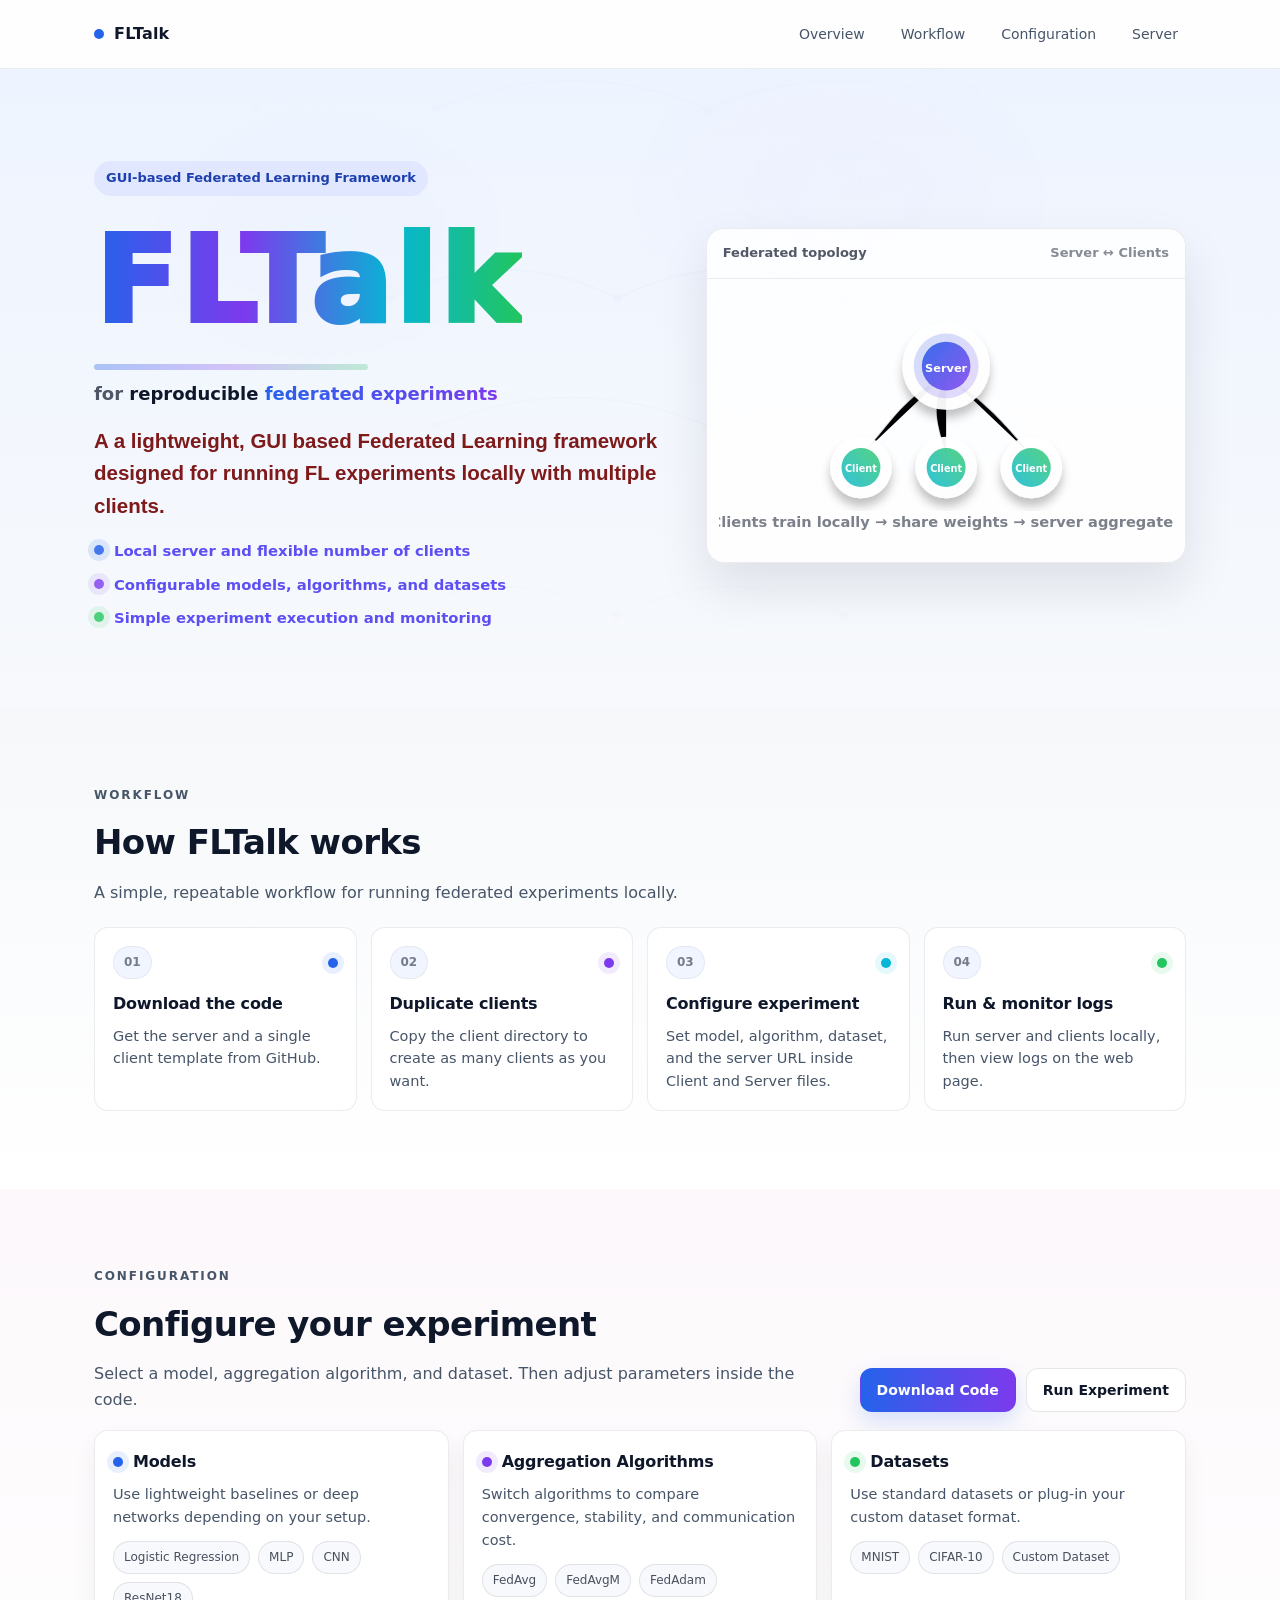
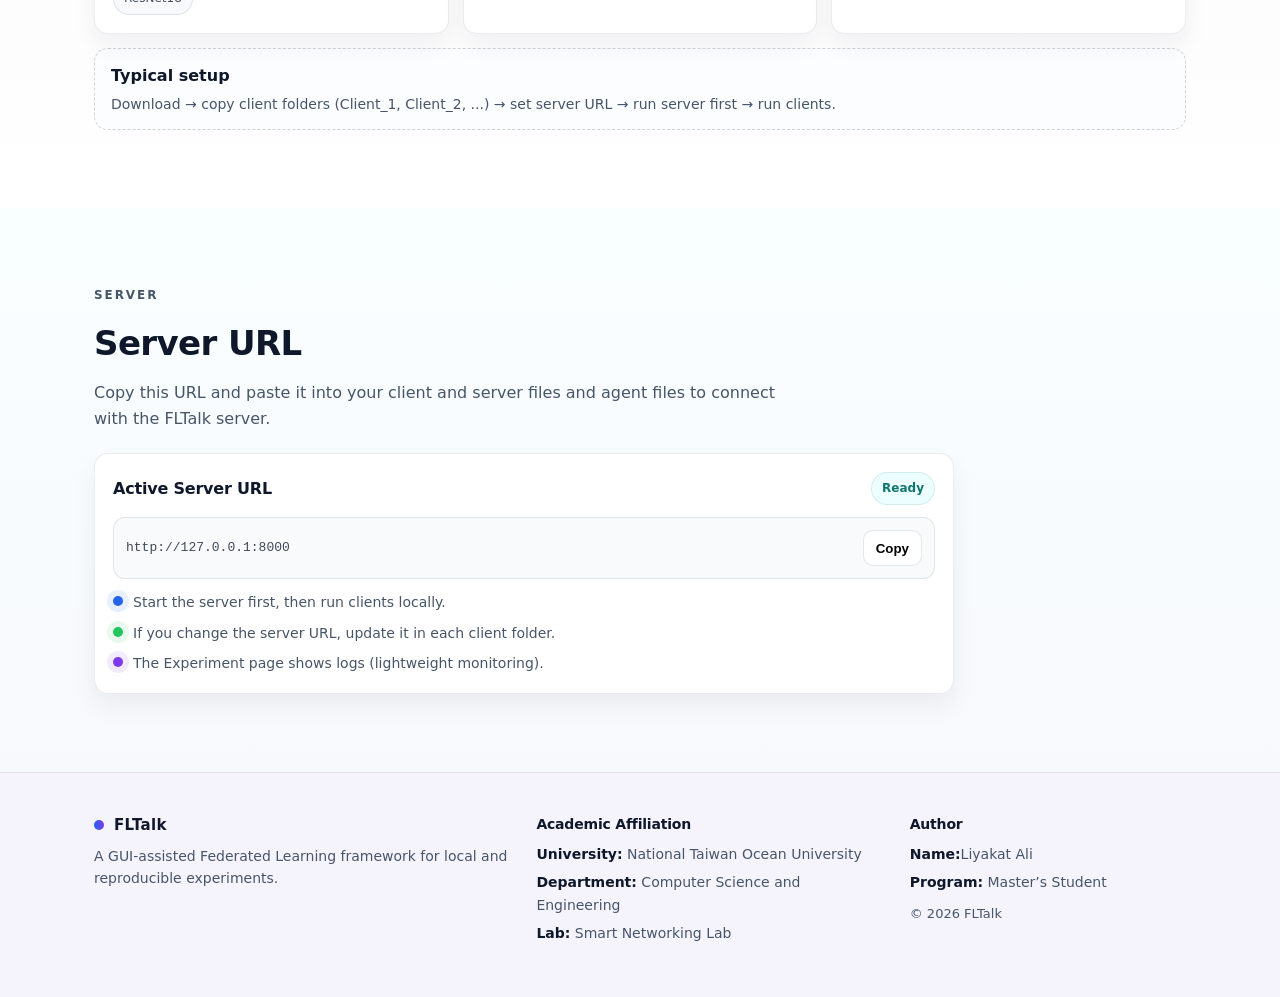
==== frontend/index.html @ 28d85246 "added Frontend code." ====
<!doctype html>
<html lang="en">
<head>
  <meta charset="UTF-8" />
  <meta name="viewport" content="width=device-width, initial-scale=1.0" />
  <title>FLTalk</title>
  <link rel="stylesheet" href="style.css" />
</head>

<body>
  <!-- TOPBAR -->
  <header class="topbar">
    <div class="container topbar-inner">
      <a class="brand" href="#top">
        <span class="brand-dot"></span>
        <span class="brand-name">FLTalk</span>
      </a>

      <nav class="nav">
        <a href="#overview">Overview</a>
        <a href="#workflow">Workflow</a>
        <a href="#config">Configuration</a>
        <a href="#server">Server</a>
      </nav>
    </div>
  </header>

 
  <!-- HERO SECTION -->
  <main id="top">
  <section id="overview" class="hero">
  <!-- Background “image” layer -->
  <div class="hero-bg-img" aria-hidden="true"></div>

  <div class="container hero-inner">
    <div class="hero-grid">

      <!-- LEFT -->
      <div class="hero-content">
        <span class="hero-badge">GUI-based Federated Learning Framework</span>

        <h1 class="hero-title">
          <span class="brand-wordmark">FLTalk</span>
        </h1>

        <p class="hero-tagline">
          for <span class="tag-strong">reproducible</span>
          <span class="tag-gradient">federated experiments</span>
        </p>

        <p class="hero-description">
          A a lightweight, GUI based Federated Learning framework designed for running FL experiments locally
          with multiple clients.
        </p>

        <ul class="hero-points">
          <li><span class="bullet-icon bi-1"></span>Local server and flexible number of clients</li>
          <li><span class="bullet-icon bi-2"></span>Configurable models, algorithms, and datasets</li>
          <li><span class="bullet-icon bi-3"></span>Simple experiment execution and monitoring</li>
        </ul>
      </div>

      <!-- RIGHT (Improved Illustration) -->
      <div class="hero-visual">
        <div class="visual-card">
          <div class="visual-head">
            <span>Federated topology</span>
            <span class="visual-sub">Server ↔ Clients</span>
          </div>

          <svg class="fl-diagram" viewBox="0 0 560 320" xmlns="http://www.w3.org/2000/svg" role="img" aria-label="Federated learning diagram">
            <defs>
              <linearGradient id="n1" x1="0" y1="0" x2="1" y2="1">
                <stop offset="0" stop-color="#2563eb" stop-opacity="0.95"/>
                <stop offset="1" stop-color="#7c3aed" stop-opacity="0.85"/>
              </linearGradient>
              <linearGradient id="n2" x1="0" y1="1" x2="1" y2="0">
                <stop offset="0" stop-color="#06b6d4" stop-opacity="0.92"/>
                <stop offset="1" stop-color="#22c55e" stop-opacity="0.85"/>
              </linearGradient>

              <filter id="softShadow" x="-20%" y="-20%" width="140%" height="140%">
                <feGaussianBlur in="SourceAlpha" stdDeviation="6" result="blur"/>
                <feOffset dx="0" dy="10" result="off"/>
                <feColorMatrix in="off" type="matrix"
                  values="0 0 0 0 0
                          0 0 0 0 0
                          0 0 0 0 0
                          0 0 0 0.25 0" result="shadow"/>
                <feMerge>
                  <feMergeNode in="shadow"/>
                  <feMergeNode in="SourceGraphic"/>
                </feMerge>
              </filter>
            </defs>

            <!-- links -->
            <g stroke="rgba(15,23,42,0.18)" stroke-width="2.2" stroke-linecap="round">
              <path d="M280 105 C220 140, 210 170, 175 205" />
              <path d="M280 105 C260 150, 270 165, 280 205" />
              <path d="M280 105 C340 150, 350 165, 385 205" />
            </g>

            <!-- server -->
            <g filter="url(#softShadow)">
              <circle cx="280" cy="95" r="54" fill="white" opacity="0.95"/>
              <circle cx="280" cy="95" r="40" fill="url(#n1)" opacity="0.22"/>
              <circle cx="280" cy="95" r="30" fill="url(#n1)" opacity="0.95"/>
              <text x="280" y="102" text-anchor="middle" font-size="14" font-weight="700"
                    fill="white" font-family="ui-sans-serif, system-ui">Server</text>
            </g>

            <!-- clients -->
            <g filter="url(#softShadow)">
              <g>
                <circle cx="175" cy="220" r="38" fill="white" opacity="0.95"/>
                <circle cx="175" cy="220" r="24" fill="url(#n2)" opacity="0.90"/>
                <text x="175" y="226" text-anchor="middle" font-size="12" font-weight="700"
                      fill="white" font-family="ui-sans-serif, system-ui">Client</text>
              </g>

              <g>
                <circle cx="280" cy="220" r="38" fill="white" opacity="0.95"/>
                <circle cx="280" cy="220" r="24" fill="url(#n2)" opacity="0.90"/>
                <text x="280" y="226" text-anchor="middle" font-size="12" font-weight="700"
                      fill="white" font-family="ui-sans-serif, system-ui">Client</text>
              </g>

              <g>
                <circle cx="385" cy="220" r="38" fill="white" opacity="0.95"/>
                <circle cx="385" cy="220" r="24" fill="url(#n2)" opacity="0.90"/>
                <text x="385" y="226" text-anchor="middle" font-size="12" font-weight="700"
                      fill="white" font-family="ui-sans-serif, system-ui">Client</text>
              </g>
            </g>

            <!-- subtle caption -->
            <text x="280" y="294" text-anchor="middle" font-size="18" font-weight="bold"
                  fill="rgba(15,23,42,0.55)" font-family="ui-sans-serif, system-ui">
              Clients train locally → share weights → server aggregates
            </text>
          </svg>
        </div>
      </div>

    </div>
  </div>
</section>


</main>


<!-- WORKFLOW SECTION -->
<section id="workflow" class="section workflow">
  <div class="container">
    <div class="section-header">
      <p class="section-kicker">Workflow</p>
      <h2 class="section-title">How FLTalk works</h2>
      <p class="section-subtitle">
        A simple, repeatable workflow for running federated experiments locally.
      </p>
    </div>

    <div class="workflow-grid">
      <div class="wf-card">
        <div class="wf-top">
          <span class="wf-step">01</span>
          <span class="wf-dot wf-dot-blue"></span>
        </div>
        <h3 class="wf-title">Download the code</h3>
        <p class="wf-text">
          Get the server and a single client template from GitHub.
        </p>
      </div>

      <div class="wf-card">
        <div class="wf-top">
          <span class="wf-step">02</span>
          <span class="wf-dot wf-dot-purple"></span>
        </div>
        <h3 class="wf-title">Duplicate clients</h3>
        <p class="wf-text">
          Copy the client directory to create as many clients as you want.
        </p>
      </div>

      <div class="wf-card">
        <div class="wf-top">
          <span class="wf-step">03</span>
          <span class="wf-dot wf-dot-cyan"></span>
        </div>
        <h3 class="wf-title">Configure experiment</h3>
        <p class="wf-text">
          Set model, algorithm, dataset, and the server URL inside Client and Server files.
        </p>
      </div>

      <div class="wf-card">
        <div class="wf-top">
          <span class="wf-step">04</span>
          <span class="wf-dot wf-dot-green"></span>
        </div>
        <h3 class="wf-title">Run & monitor logs</h3>
        <p class="wf-text">
          Run server and clients locally, then view logs on the web page.
        </p>
      </div>
    </div>
  </div>
</section>



<!-- CONFIGURATION SECTION -->
<section id="config" class="section config">
  <div class="container">
    <div class="config-head">
      <div class="config-title-area">
        <p class="section-kicker">Configuration</p>
        <h2 class="section-title">Configure your experiment</h2>
        <p class="section-subtitle">
          Select a model, aggregation algorithm, and dataset. Then adjust parameters inside the code.
        </p>
      </div>

      <div class="config-cta">
        <a id="downloadBtn" class="btn btn-primary" href="#" target="_blank" rel="noreferrer">
          Download Code
        </a>
        <a id="runBtn" class="btn btn-secondary" href="#">
          Run Experiment
        </a>
      </div>
    </div>

    <div class="config-grid">
      <!-- MODELS -->
      <div class="cfg-card">
        <div class="cfg-top">
          <span class="cfg-icon cfg-i-blue"></span>
          <h3 class="cfg-title">Models</h3>
        </div>
        <p class="cfg-text">Use lightweight baselines or deep networks depending on your setup.</p>
        <div class="chips">
          <span class="chip">Logistic Regression</span>
          <span class="chip">MLP</span>
          <span class="chip">CNN</span>
          <span class="chip">ResNet18</span>
          <!-- <span class="chip">LSTM</span> -->
        </div>
      </div>

      <!-- ALGORITHMS -->
      <div class="cfg-card">
        <div class="cfg-top">
          <span class="cfg-icon cfg-i-purple"></span>
          <h3 class="cfg-title">Aggregation Algorithms</h3>
        </div>
        <p class="cfg-text">Switch algorithms to compare convergence, stability, and communication cost.</p>
        <div class="chips">
          <span class="chip">FedAvg</span>
          <span class="chip">FedAvgM</span>
          <span class="chip">FedAdam</span>
          <!-- <span class="chip">FedOpt</span> -->
        </div>
      </div>

      <!-- DATASETS -->
      <div class="cfg-card">
        <div class="cfg-top">
          <span class="cfg-icon cfg-i-green"></span>
          <h3 class="cfg-title">Datasets</h3>
        </div>
        <p class="cfg-text">Use standard datasets or plug-in your custom dataset format.</p>
        <div class="chips">
          <span class="chip">MNIST</span>
          <span class="chip">CIFAR-10</span>
          <!-- <span class="chip">Traffic Data</span> -->
          <span class="chip">Custom Dataset</span>
        </div>
      </div>
    </div>

    <div class="config-note">
      <div class="note-box">
        <div class="note-title">Typical setup</div>
        <div class="note-text">
          Download → copy client folders (Client_1, Client_2, ...) → set server URL → run server first → run clients.
        </div>
      </div>
    </div>
  </div>
</section>


<!-- SERVER URL SECTION -->
<section id="server" class="section server">
  <div class="container">
    <div class="section-header">
      <p class="section-kicker">Server</p>
      <h2 class="section-title">Server URL</h2>
      <p class="section-subtitle">
        Copy this URL and paste it into your client and server files and agent files to connect with the FLTalk server.
      </p>
    </div>

    <div class="server-card">
      <div class="server-row">
        <div class="server-label">Active Server URL</div>
        <div class="server-pill" id="serverStatus">Ready</div>
      </div>

      <div class="copybox">
        <code id="serverUrl">https://YOUR-SERVER-URL-HERE</code>
        <button id="copyBtn" class="copybtn" type="button">Copy</button>
      </div>

      <div class="server-help">
        <div class="help-item">
          <span class="help-dot hd-blue"></span>
          Start the server first, then run clients locally.
        </div>
        <div class="help-item">
          <span class="help-dot hd-green"></span>
          If you change the server URL, update it in each client folder.
        </div>
        <div class="help-item">
          <span class="help-dot hd-purple"></span>
          The Experiment page shows logs (lightweight monitoring).
        </div>
      </div>
    </div>
  </div>
</section>


<!-- FOOTER -->
<footer class="footer">
  <div class="container footer-inner">

    <!-- LEFT: Project identity -->
    <div class="footer-block">
      <div class="footer-brand">
        <span class="footer-dot"></span>
        <span class="footer-name">FLTalk</span>
      </div>
      <p class="footer-desc">
        A GUI-assisted Federated Learning framework for local and reproducible experiments.
      </p>
    </div>

    <!-- MIDDLE: Academic info -->
    <div class="footer-block">
      <div class="footer-title">Academic Affiliation</div>
      <ul class="footer-list">
        <li><strong>University:</strong> National Taiwan Ocean University</li>
        <li><strong>Department:</strong> Computer Science and Engineering</li>
        <li><strong>Lab:</strong> Smart Networking Lab</li>
      </ul>
    </div>

    <!-- RIGHT: Author -->
    <div class="footer-block">
      <div class="footer-title">Author</div>
      <ul class="footer-list">
        <li><strong>Name:</strong>Liyakat Ali</li>
        <li><strong>Program:</strong> Master’s Student</li>
        <!-- <li>
          <a id="githubLink" class="footer-link" href="#" target="_blank" rel="noreferrer">
            GitHub Repository
          </a>
        </li>
      </ul> -->
      <div class="footer-copy">
        © <span id="year"></span> FLTalk
      </div>
    </div>

  </div>
</footer>


  <script src="./app.js"></script>
</body>
</html>
---- frontend/style.css ----
:root{
  /* Flower-like light theme */
  --bg-main: #f7f9fc;        /* page background */
  --bg-white: #ffffff;      /* cards / topbar */
  --bg-soft: #f1f5fb;       /* light blocks */

  --text-main: #0f172a;     /* near-black text */
  --text-muted: #475569;    /* secondary text */

  --border: rgba(15,23,42,0.08);

  --blue: #2563eb;          /* primary accent */
  --blue-soft: #dbeafe;

  --max-width: 1140px;
}

*{ box-sizing: border-box; }

body{
  margin: 0;
  font-family: ui-sans-serif, system-ui, -apple-system, Segoe UI, Roboto;
  background: var(--bg-main);
  color: var(--text-main);
  line-height: 1.6;
}

a{
  color: inherit;
  text-decoration: none;
}

.container{
  max-width: var(--max-width);
  margin: 0 auto;
  padding: 0 24px;
}

/* =========================
   TOPBAR (Component 1)
========================= */
.topbar{
  position: sticky;
  top: 0;
  z-index: 50;
  background: rgba(255,255,255,0.85);
  backdrop-filter: blur(8px);
  border-bottom: 1px solid var(--border);
}

.topbar-inner{
  height: 68px;
  display: flex;
  align-items: center;
  justify-content: space-between;
}

.brand{
  display: flex;
  align-items: center;
  gap: 10px;
  font-weight: 800;
}

.brand-dot{
  width: 10px;
  height: 10px;
  border-radius: 50%;
  background: var(--blue);
}

.brand-name{
  font-size: 16px;
  letter-spacing: 0.2px;
}

.nav{
  display: flex;
  gap: 20px;
  font-size: 14px;
  color: var(--text-muted);
}

.nav a{
  padding: 6px 8px;
  border-radius: 6px;
}

.nav a:hover{
  background: var(--blue-soft);
  color: var(--blue);
}

/* Mobile simplicity */
@media (max-width: 900px){
  .nav{ display: none; }
}


/* =========================
   HERO SECTION
========================= */
.hero{
  position: relative;
  padding: 92px 0 78px;
  background: linear-gradient(180deg, #eef4ff 0%, #f7f9fc 100%);
  overflow: hidden;
}

/* This is the “background image” layer (SVG pattern via data URI) */
.hero-bg-img{
  position: absolute;
  inset: 0;
  pointer-events: none;
  z-index: 0;

  /* Keep it subtle */
  opacity: 0.22;

  /* 1) Soft blobs (Flower vibe) */
  background-image:
    radial-gradient(600px 320px at 15% 25%, rgba(37,99,235,0.18), transparent 60%),
    radial-gradient(520px 320px at 70% 18%, rgba(124,58,237,0.14), transparent 60%),
    radial-gradient(560px 360px at 85% 70%, rgba(34,197,94,0.12), transparent 62%),

    /* 2) Federated pattern (small + safe) */
    url("data:image/svg+xml,%3Csvg xmlns='http://www.w3.org/2000/svg' width='900' height='420' viewBox='0 0 900 420'%3E%3Cg fill='none' stroke='%232563eb' stroke-opacity='0.12' stroke-width='2'%3E%3Cpath d='M120 90 C220 40, 320 40, 420 90'/%3E%3Cpath d='M420 90 C520 40, 620 40, 720 90'/%3E%3Cpath d='M180 260 C300 210, 420 210, 540 260'/%3E%3Cpath d='M540 260 C660 210, 780 210, 900 260'/%3E%3C/g%3E%3Cg fill='%237c3aed' fill-opacity='0.10'%3E%3Ccircle cx='120' cy='90' r='6'/%3E%3Ccircle cx='420' cy='90' r='7'/%3E%3Ccircle cx='720' cy='90' r='6'/%3E%3Ccircle cx='180' cy='260' r='6'/%3E%3Ccircle cx='540' cy='260' r='7'/%3E%3Ccircle cx='840' cy='260' r='6'/%3E%3C/g%3E%3C/svg%3E");

  background-repeat: no-repeat, no-repeat, no-repeat, repeat;
  background-position: left top, right top, right bottom, center;
  background-size: auto, auto, auto, 680px auto;

  /* Fade edges so it never makes big shapes */
  -webkit-mask-image: radial-gradient(circle at 50% 35%, rgba(0,0,0,1), rgba(0,0,0,0) 72%);
  mask-image: radial-gradient(circle at 50% 35%, rgba(0,0,0,1), rgba(0,0,0,0) 72%);
}
.hero-inner{ position: relative; z-index: 1; }

.hero-grid{
  display: grid;
  grid-template-columns: 1.08fr 0.92fr;
  gap: 48px;
  align-items: center;
}

@media (max-width: 950px){
  .hero-grid{ grid-template-columns: 1fr; gap: 28px; }
}

/* Badge */
.hero-badge{
  display: inline-block;
  background: #e0e7ff;
  color: #1e40af;
  font-size: 13px;
  font-weight: 700;
  padding: 7px 12px;
  border-radius: 999px;
  margin-bottom: 14px;
}

/* Mixed-color wordmark */
.hero-title{ margin: 0 0 8px; }

.brand-wordmark{
  display: inline-block;
  font-size: 120px;
  line-height: 1.2;
  font-weight: 950;
  letter-spacing: 3.5px;

  background: linear-gradient(90deg,
    #2563eb 0%,
    #7c3aed 35%,
    #06b6d4 70%,
    #22c55e 100%
  );
  -webkit-background-clip: text;
  background-clip: text;
  color: transparent;

  position: relative;
}

.brand-wordmark::after{
  content: "";
  display: block;
  width: 64%;
  height: 6px;
  margin-top: 10px;
  border-radius: 999px;
  background: linear-gradient(90deg,
    rgba(37,99,235,0.35),
    rgba(124,58,237,0.28),
    rgba(34,197,94,0.25)
  );
}

/* Tagline mixed style */
.hero-tagline{
  margin: 10px 0 16px;
  font-size: 18px;
  color: rgba(15,23,42,0.72);
  font-weight: 650;
}

.tag-strong{
  color: #0f172a;
  font-weight: 800;
}

.tag-gradient{
  background: linear-gradient(90deg, #2563eb, #7c3aed);
  -webkit-background-clip: text;
  background-clip: text;
  color: transparent;
  font-weight: 850;
}

/* Body text */
.hero-description{
  margin: 0 0 16px;
  max-width: 72ch;
  font-size: 20.5px;
  color: rgba(114, 2, 2, 0.904);
  font-family:'Lucida Sans', 'Lucida Sans Regular', 'Lucida Grande', 'Lucida Sans Unicode', Geneva, Verdana, sans-serif;
  font-weight: 900;
}

/* Bullet list with icons */
.hero-points{
  margin: 0;
  padding: 0;
  list-style: none;
  display: grid;
  gap: 10px;
}

.hero-points li{
  display: flex;
  align-items: flex-start;
  gap: 10px;
  color: rgba(30, 7, 241, 0.7);
  font-size: 14.8px;
  font-weight: 700;
}

.bullet-icon{
  width: 10px;
  height: 10px;
  border-radius: 999px;
  margin-top: 6px;
  flex: 0 0 auto;
}

.bi-1{ background: rgba(37,99,235,0.85); box-shadow: 0 0 0 6px rgba(37,99,235,0.12); }
.bi-2{ background: rgba(124,58,237,0.80); box-shadow: 0 0 0 6px rgba(124,58,237,0.10); }
.bi-3{ background: rgba(34,197,94,0.80); box-shadow: 0 0 0 6px rgba(34,197,94,0.10); }

/* Right visual card */
.hero-visual{
  display: flex;
  justify-content: flex-end;
}

@media (max-width: 950px){
  .hero-visual{ justify-content: flex-start; }
}

.visual-card{
  width: 100%;
  max-width: 520px;
  background: rgba(255,255,255,0.85);
  border: 1px solid rgba(15,23,42,0.08);
  border-radius: 18px;
  box-shadow: 0 24px 50px rgba(15,23,42,0.10);
  overflow: hidden;
}

.visual-head{
  display:flex;
  align-items:center;
  justify-content: space-between;
  padding: 14px 16px;
  border-bottom: 1px solid rgba(15,23,42,0.08);
  color: rgba(15,23,42,0.72);
  font-size: 13px;
  font-weight: 700;
}

.visual-sub{
  color: rgba(15,23,42,0.50);
  font-weight: 700;
}

.fl-diagram{
  width: 100%;
  height: auto;
  display: block;
  padding: 10px 12px 14px;
}


/* =========================
   SECTION BASE (reusable)
========================= */
.section{
  padding: 78px 0;
  background: var(--bg-main);
}

.section-header{
  max-width: 720px;
  margin-bottom: 22px;
}

.section-kicker{
  margin: 0 0 10px;
  font-size: 12px;
  letter-spacing: 0.16em;
  text-transform: uppercase;
  color: var(--text-muted);
  font-weight: 700;
}

.section-title{
  margin: 0 0 10px;
  font-size: 34px;
  letter-spacing: -0.6px;
}

.section-subtitle{
  margin: 0;
  color: var(--text-muted);
  font-size: 16px;
}

/* =========================
   WORKFLOW 
========================= */
.workflow{
  /* block-wise light color */
  background: linear-gradient(180deg, #f6f8fa 0%, #ffffff 100%);
}

.workflow-grid{
  display: grid;
  grid-template-columns: repeat(4, 1fr);
  gap: 14px;
  margin-top: 18px;
}

@media (max-width: 1000px){
  .workflow-grid{ grid-template-columns: repeat(2, 1fr); }
}
@media (max-width: 620px){
  .workflow-grid{ grid-template-columns: 1fr; }
}

.wf-card{
  background: var(--bg-white);
  border: 1px solid var(--border);
  border-radius: 14px;
  padding: 18px;
  transition: transform .12s ease, box-shadow .18s ease;
}

.wf-card:hover{
  transform: translateY(-2px);
  box-shadow: 0 14px 28px rgba(15,23,42,0.08);
}

.wf-top{
  display: flex;
  align-items: center;
  justify-content: space-between;
  margin-bottom: 12px;
}

.wf-step{
  font-weight: 900;
  font-size: 12px;
  color: rgba(15,23,42,0.55);
  background: #f1f5ff;
  border: 1px solid rgba(15,23,42,0.06);
  padding: 6px 10px;
  border-radius: 999px;
}

.wf-dot{
  width: 10px;
  height: 10px;
  border-radius: 999px;
  box-shadow: 0 0 0 6px rgba(37,99,235,0.10);
}

.wf-dot-blue{ background: #2563eb; box-shadow: 0 0 0 6px rgba(37,99,235,0.10); }
.wf-dot-purple{ background: #7c3aed; box-shadow: 0 0 0 6px rgba(124,58,237,0.10); }
.wf-dot-cyan{ background: #06b6d4; box-shadow: 0 0 0 6px rgba(6,182,212,0.10); }
.wf-dot-green{ background: #22c55e; box-shadow: 0 0 0 6px rgba(34,197,94,0.10); }

.wf-title{
  margin: 0 0 8px;
  font-size: 16px;
  letter-spacing: -0.2px;
}

.wf-text{
  margin: 0;
  color: var(--text-muted);
  font-size: 14.5px;
  line-height: 1.55;
}



/* =========================
   CONFIGURATION (block-wise color)
========================= */
.config{
  background: linear-gradient(180deg, #fcf8fb 0%, #ffffff 100%);
}

.config-head{
  display: flex;
  align-items: flex-end;
  justify-content: space-between;
  gap: 18px;
  flex-wrap: wrap;
  margin-bottom: 18px;
}

.config-title-area{
  max-width: 720px;
}

.config-cta{
  display: flex;
  gap: 10px;
  flex-wrap: wrap;
}

/* Buttons (reusable) */
.btn{
  display:inline-flex;
  align-items:center;
  justify-content:center;
  height: 44px;
  padding: 0 16px;
  border-radius: 12px;
  border: 1px solid rgba(15,23,42,0.10);
  font-weight: 800;
  font-size: 14px;
  cursor: pointer;
  transition: transform .08s ease, background .2s ease, box-shadow .2s ease;
  user-select: none;
}

.btn:active{ transform: translateY(1px); }

.btn-primary{
  background: linear-gradient(90deg, #2563eb, #7c3aed);
  color: white;
  border-color: rgba(37,99,235,0.18);
  box-shadow: 0 10px 22px rgba(37,99,235,0.18);
}

.btn-primary:hover{
  box-shadow: 0 14px 26px rgba(37,99,235,0.22);
}

.btn-secondary{
  background: white;
  color: var(--text-main);
}

.btn-secondary:hover{
  background: #f1f5ff;
}

/* Cards */
.config-grid{
  display: grid;
  grid-template-columns: repeat(3, 1fr);
  gap: 14px;
  margin-top: 10px;
}

@media (max-width: 1000px){
  .config-grid{ grid-template-columns: 1fr; }
}

.cfg-card{
  background: white;
  border: 1px solid var(--border);
  border-radius: 14px;
  padding: 18px;
  box-shadow: 0 12px 24px rgba(15,23,42,0.06);
}

.cfg-top{
  display: flex;
  align-items: center;
  gap: 10px;
  margin-bottom: 8px;
}

.cfg-icon{
  width: 10px;
  height: 10px;
  border-radius: 999px;
  box-shadow: 0 0 0 6px rgba(37,99,235,0.10);
}

.cfg-i-blue{ background: #2563eb; box-shadow: 0 0 0 6px rgba(37,99,235,0.10); }
.cfg-i-purple{ background: #7c3aed; box-shadow: 0 0 0 6px rgba(124,58,237,0.10); }
.cfg-i-green{ background: #22c55e; box-shadow: 0 0 0 6px rgba(34,197,94,0.10); }

.cfg-title{
  margin: 0;
  font-size: 16px;
  letter-spacing: -0.2px;
}

.cfg-text{
  margin: 0 0 12px;
  color: var(--text-muted);
  font-size: 14.5px;
}

.chips{
  display:flex;
  flex-wrap: wrap;
  gap: 8px;
}

.chip{
  font-size: 12px;
  padding: 6px 10px;
  border-radius: 999px;
  border: 1px solid rgba(15,23,42,0.10);
  background: #f7f9fc;
  color: rgba(15,23,42,0.75);
}

/* Note box */
.config-note{
  margin-top: 14px;
}

.note-box{
  border: 1px dashed rgba(15,23,42,0.18);
  background: #fbfdff;
  border-radius: 14px;
  padding: 14px 16px;
}

.note-title{
  font-weight: 900;
  margin-bottom: 4px;
}

.note-text{
  color: var(--text-muted);
  font-size: 14px;
}


/* =========================
   SERVER URL SECTION
========================= */
.server{
  background: linear-gradient(180deg, #f9feff 0%, #f7f9fc 100%);
}

.server-card{
  background: var(--bg-white);
  border: 1px solid var(--border);
  border-radius: 14px;
  padding: 18px;
  box-shadow: 0 12px 24px rgba(15,23,42,0.06);
  max-width: 860px;
}

.server-row{
  display:flex;
  align-items:center;
  justify-content: space-between;
  gap: 12px;
  margin-bottom: 12px;
}

.server-label{
  font-weight: 900;
  letter-spacing: -0.2px;
}

.server-pill{
  font-size: 12px;
  font-weight: 900;
  padding: 6px 10px;
  border-radius: 999px;
  background: #ecfeff;
  color: #0f766e;
  border: 1px solid rgba(15,118,110,0.12);
}

/* Copy box (reusable style) */
.copybox{
  display:flex;
  align-items:center;
  gap: 10px;
  padding: 12px;
  border-radius: 12px;
  border: 1px solid rgba(15,23,42,0.10);
  background: #f8fafc;
  overflow: hidden;
}

.copybox code{
  font-size: 13px;
  color: rgba(15,23,42,0.78);
  white-space: nowrap;
  overflow: hidden;
  text-overflow: ellipsis;
}

.copybtn{
  margin-left: auto;
  height: 36px;
  padding: 0 12px;
  border-radius: 10px;
  border: 1px solid rgba(15,23,42,0.10);
  background: white;
  font-weight: 900;
  cursor: pointer;
  transition: background .2s ease;
}

.copybtn:hover{
  background: #eef4ff;
}

/* Help list */
.server-help{
  margin-top: 12px;
  display:grid;
  gap: 8px;
  color: var(--text-muted);
  font-size: 14px;
}

.help-item{
  display:flex;
  align-items:flex-start;
  gap: 10px;
}

.help-dot{
  width: 10px;
  height: 10px;
  border-radius: 999px;
  margin-top: 5px;
  flex: 0 0 auto;
}

.hd-blue{ background: #2563eb; box-shadow: 0 0 0 6px rgba(37,99,235,0.10); }
.hd-green{ background: #22c55e; box-shadow: 0 0 0 6px rgba(34,197,94,0.10); }
.hd-purple{ background: #7c3aed; box-shadow: 0 0 0 6px rgba(124,58,237,0.10); }


/* =========================
   FOOTER (Academic style)
========================= */
.footer{
  background: #f5f4fd;
  border-top: 1px solid var(--border);
  padding: 40px 0 46px;
}

.footer-inner{
  display:grid;
  grid-template-columns: 1.2fr 1fr 0.8fr;
  gap: 28px;
}

@media (max-width: 900px){
  .footer-inner{
    grid-template-columns: 1fr;
    gap: 22px;
  }
}

.footer-block{
  font-size: 14px;
}

.footer-brand{
  display:flex;
  align-items:center;
  gap: 10px;
  font-weight: 900;
  margin-bottom: 8px;
}

.footer-dot{
  width: 10px;
  height: 10px;
  border-radius: 999px;
  background: linear-gradient(90deg, #2563eb, #7c3aed);
}

.footer-name{
  font-size: 15px;
  letter-spacing: 0.3px;
}

.footer-desc{
  margin: 0;
  color: var(--text-muted);
  max-width: 420px;
  font-size: 14px;
}

.footer-title{
  font-weight: 900;
  margin-bottom: 8px;
  letter-spacing: -0.2px;
}

.footer-list{
  list-style: none;
  padding: 0;
  margin: 0;
  color: var(--text-muted);
}

.footer-list li{
  margin-bottom: 6px;
}

.footer-list strong{
  color: var(--text-main);
  font-weight: 700;
}

.footer-link{
  display:inline-block;
  margin-top: 4px;
  padding: 6px 10px;
  border-radius: 10px;
  border: 1px solid rgba(15,23,42,0.10);
  background: #f7f9fc;
  font-weight: 800;
  font-size: 13px;
}

.footer-link:hover{
  background: #eef4ff;
}

.footer-copy{
  margin-top: 10px;
  font-size: 13px;
  color: var(--text-muted);
}
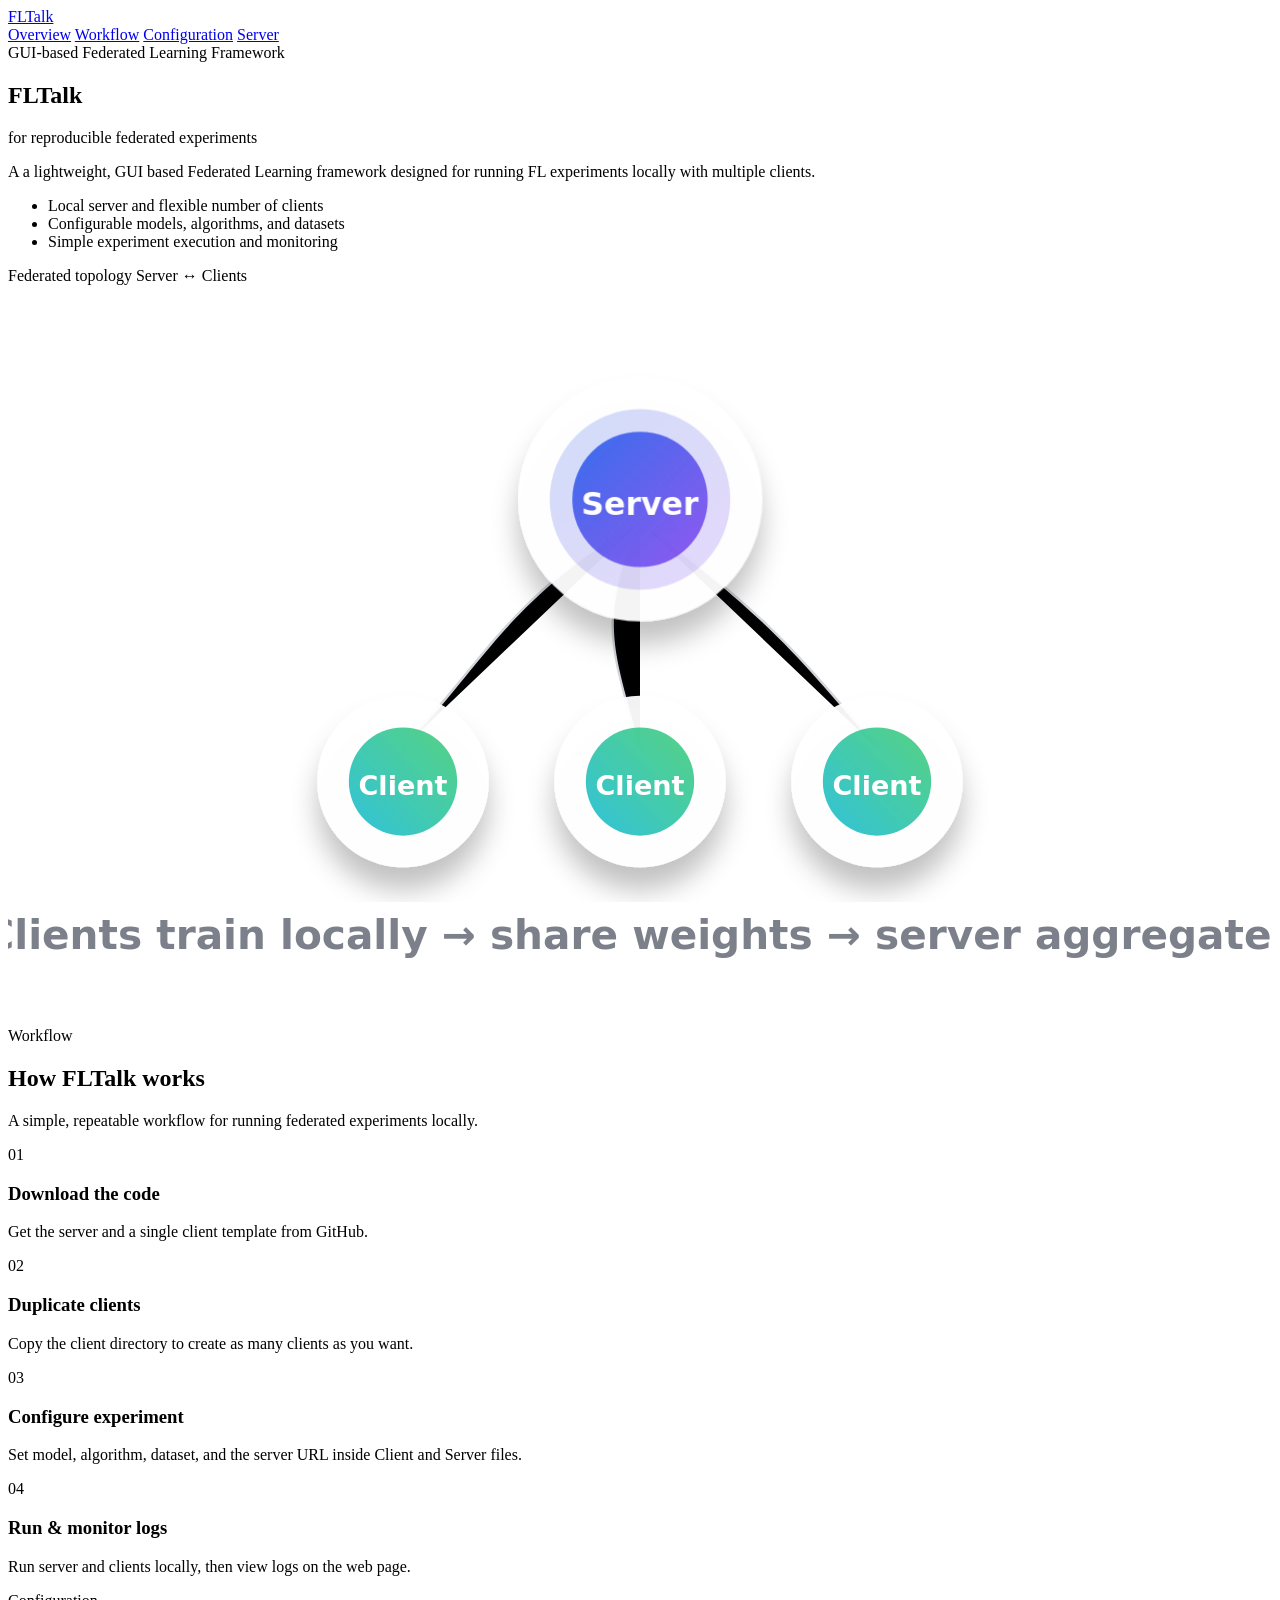
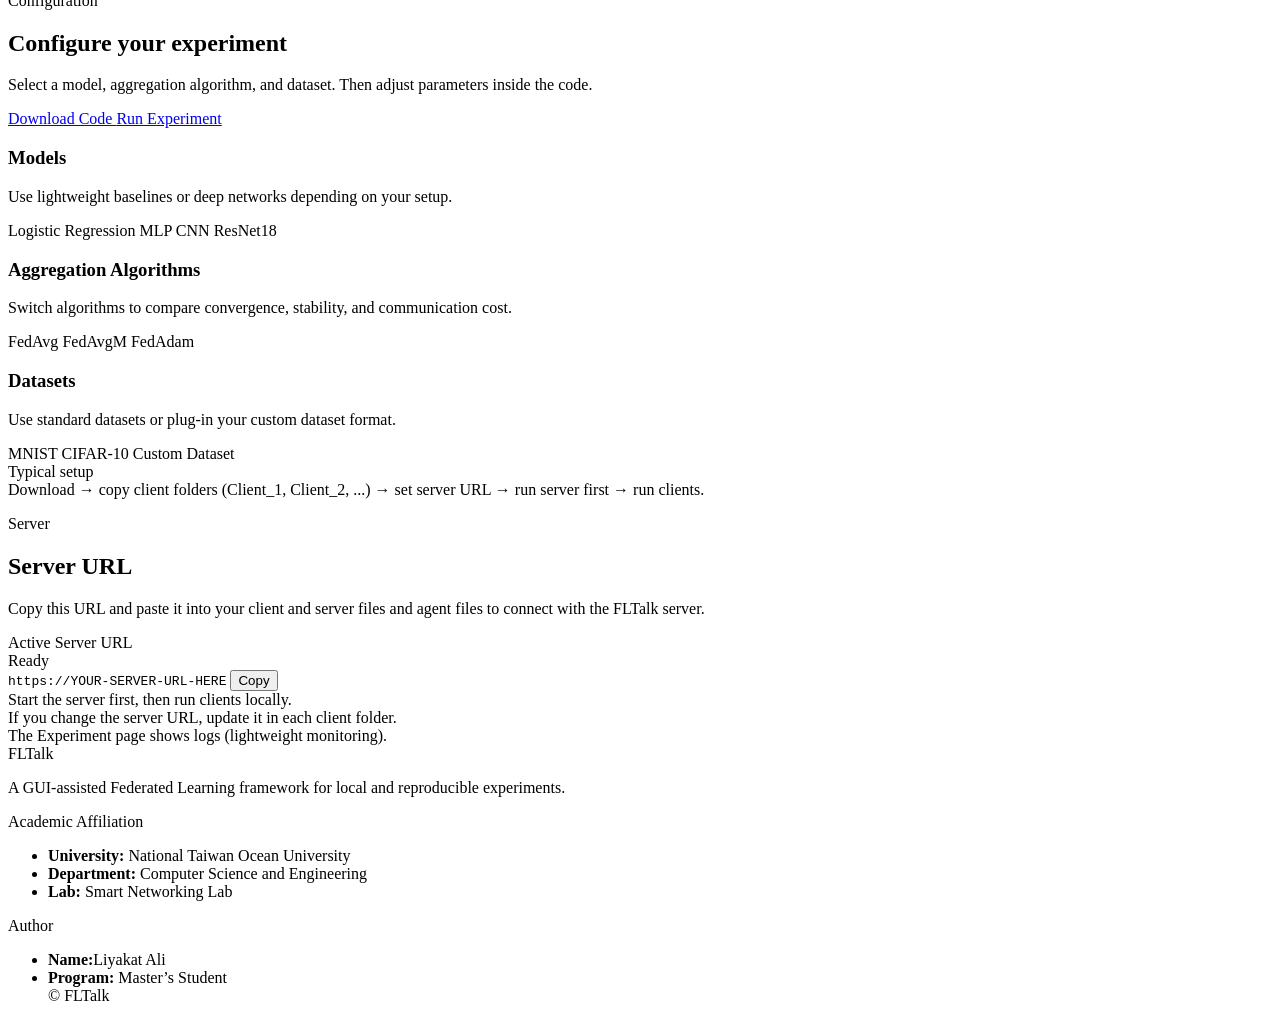
==== commit 7fea4a90: "updated frontend for routes." ====
--- a/frontend/index.html
+++ b/frontend/index.html
@@ -4,7 +4,7 @@
   <meta charset="UTF-8" />
   <meta name="viewport" content="width=device-width, initial-scale=1.0" />
   <title>FLTalk</title>
-  <link rel="stylesheet" href="style.css" />
+  <link rel="stylesheet" href="/static/style.css" />
 </head>
 
 <body>
@@ -381,6 +381,6 @@
 </footer>
 
 
-  <script src="./app.js"></script>
+  <script src="/static/app.js"></script>
 </body>
 </html>
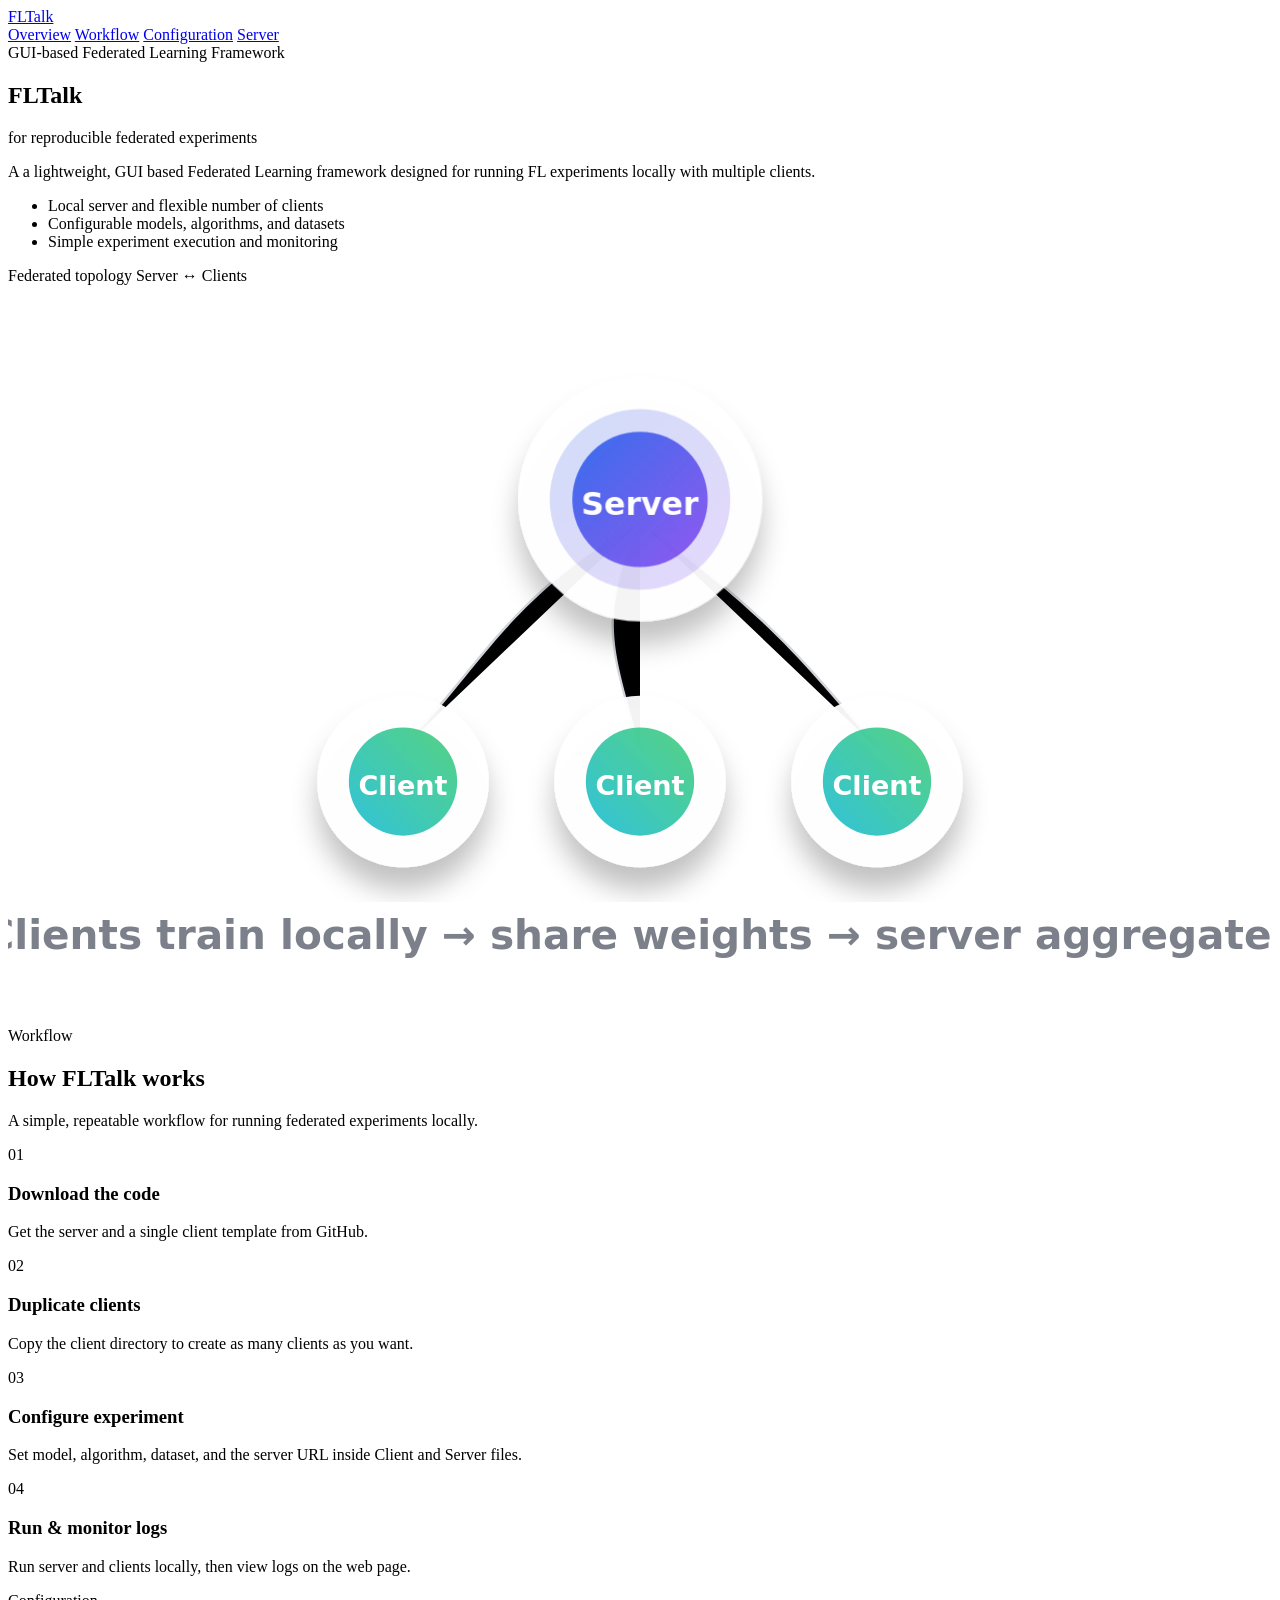
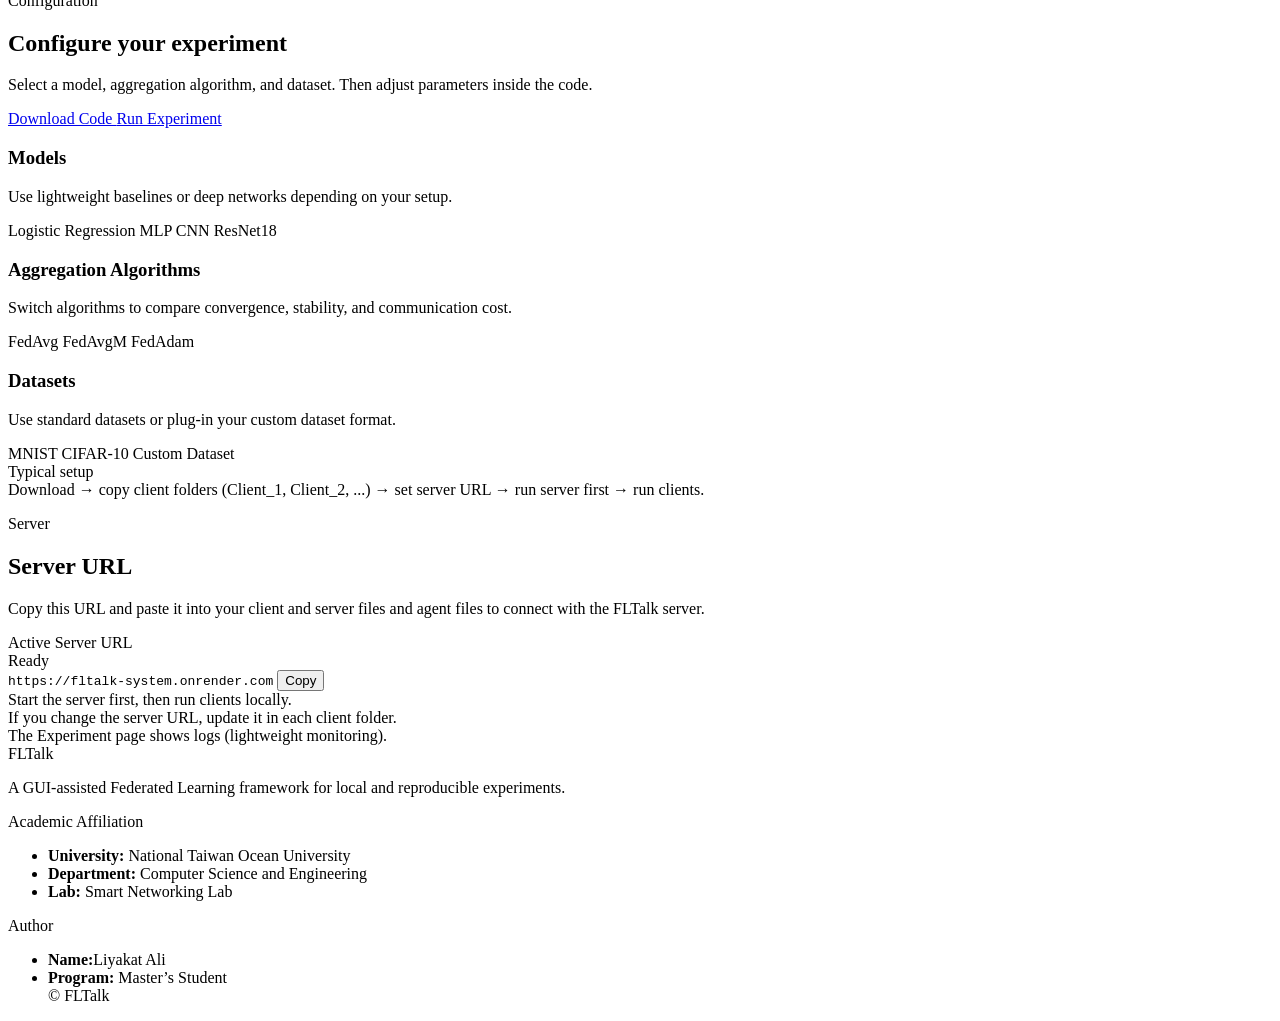
==== commit ff0537ff: "added URL." ====
--- a/frontend/index.html
+++ b/frontend/index.html
@@ -312,7 +312,7 @@
       </div>
 
       <div class="copybox">
-        <code id="serverUrl">https://YOUR-SERVER-URL-HERE</code>
+        <code id="serverUrl">https://fltalk-system.onrender.com</code>
         <button id="copyBtn" class="copybtn" type="button">Copy</button>
       </div>
 
